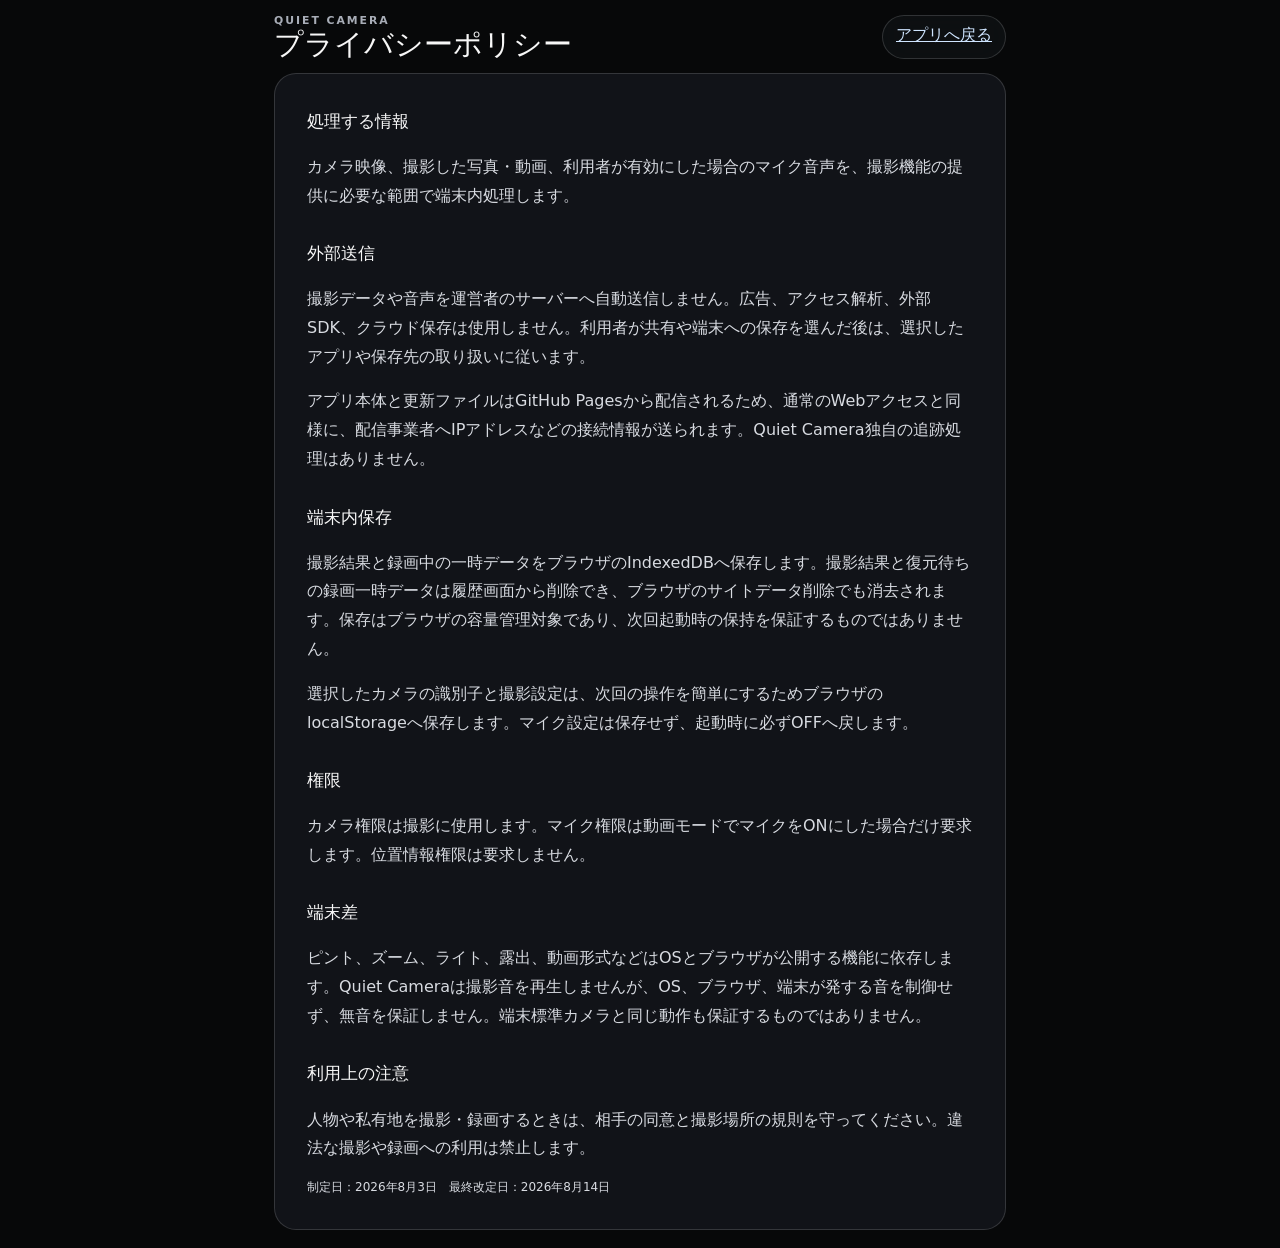
==== privacy.html @ b5c38b23 "Improve camera permission recovery guidance" ====
<!doctype html>
<html lang="ja">
<head>
  <meta charset="utf-8">
  <meta name="viewport" content="width=device-width, initial-scale=1">
  <meta name="theme-color" content="#0b0d10">
  <meta name="referrer" content="no-referrer">
  <meta http-equiv="Content-Security-Policy" content="default-src 'self'; script-src 'none'; style-src 'self'; img-src 'self' data:; connect-src 'self'; object-src 'none'; base-uri 'none'; form-action 'none'">
  <title>プライバシーポリシー | Quiet Camera</title>
  <link rel="stylesheet" href="./styles.css?v=20260815.4">
</head>
<body>
  <main class="app privacy-page">
    <header class="app-header"><div><p class="eyebrow">QUIET CAMERA</p><h1>プライバシーポリシー</h1></div><a class="text-button" href="./">アプリへ戻る</a></header>
    <section class="policy-card">
      <h2>処理する情報</h2>
      <p>カメラ映像、撮影した写真・動画、利用者が有効にした場合のマイク音声を、撮影機能の提供に必要な範囲で端末内処理します。</p>
      <h2>外部送信</h2>
      <p>撮影データや音声を運営者のサーバーへ自動送信しません。広告、アクセス解析、外部SDK、クラウド保存は使用しません。利用者が共有や端末への保存を選んだ後は、選択したアプリや保存先の取り扱いに従います。</p>
      <p>アプリ本体と更新ファイルはGitHub Pagesから配信されるため、通常のWebアクセスと同様に、配信事業者へIPアドレスなどの接続情報が送られます。Quiet Camera独自の追跡処理はありません。</p>
      <h2>端末内保存</h2>
      <p>撮影結果と録画中の一時データをブラウザのIndexedDBへ保存します。撮影結果と復元待ちの録画一時データは履歴画面から削除でき、ブラウザのサイトデータ削除でも消去されます。保存はブラウザの容量管理対象であり、次回起動時の保持を保証するものではありません。</p>
      <p>選択したカメラの識別子と撮影設定は、次回の操作を簡単にするためブラウザのlocalStorageへ保存します。マイク設定は保存せず、起動時に必ずOFFへ戻します。</p>
      <h2>権限</h2>
      <p>カメラ権限は撮影に使用します。マイク権限は動画モードでマイクをONにした場合だけ要求します。位置情報権限は要求しません。</p>
      <h2>端末差</h2>
      <p>ピント、ズーム、ライト、露出、動画形式などはOSとブラウザが公開する機能に依存します。Quiet Cameraは撮影音を再生しませんが、OS、ブラウザ、端末が発する音を制御せず、無音を保証しません。端末標準カメラと同じ動作も保証するものではありません。</p>
      <h2>利用上の注意</h2>
      <p>人物や私有地を撮影・録画するときは、相手の同意と撮影場所の規則を守ってください。違法な撮影や録画への利用は禁止します。</p>
      <p class="review-meta">制定日：2026年8月3日　最終改定日：2026年8月14日</p>
    </section>
  </main>
</body>
</html>
---- styles.css ----
:root {
  color-scheme: dark;
  font-family: Inter, ui-sans-serif, system-ui, -apple-system, BlinkMacSystemFont, "Segoe UI", sans-serif;
  background: #070809;
  color: #f7f7f7;
  font-synthesis: none;
  --panel: rgba(15, 17, 20, 0.84);
  --border: rgba(255, 255, 255, 0.15);
  --muted: #a8adb7;
  --danger: #ff4d5e;
  --record: #ff3048;
  --focus: #ffd84a;
  --fallback: #70b7ff;
}

* { box-sizing: border-box; }
html, body { margin: 0; min-height: 100%; background: #070809; }
body { min-height: 100dvh; overscroll-behavior: none; }
button, select, input { font: inherit; }
button { border: 0; color: inherit; -webkit-tap-highlight-color: transparent; }
button:focus-visible, select:focus-visible, input:focus-visible, a:focus-visible { outline: 3px solid #fff; outline-offset: 3px; }
button:disabled, select:disabled, input:disabled { cursor: not-allowed; opacity: .55; }
a { color: #cfe5ff; }
[hidden] { display: none !important; }
.sr-only { position:absolute !important; width:1px !important; height:1px !important; padding:0 !important; margin:-1px !important; overflow:hidden !important; clip:rect(0,0,0,0) !important; white-space:nowrap !important; border:0 !important; }

.app { width: min(100%, 760px); min-height: 100dvh; margin: 0 auto; padding: max(14px, env(safe-area-inset-top)) max(14px, env(safe-area-inset-right)) max(18px, env(safe-area-inset-bottom)) max(14px, env(safe-area-inset-left)); display: flex; flex-direction: column; gap: 12px; }
.app-header, .header-actions { display: flex; align-items: center; justify-content: space-between; gap: 8px; }
.eyebrow { margin: 0 0 2px; color: var(--muted); font-size: .68rem; font-weight: 700; letter-spacing: .18em; }
h1 { margin: 0; font-size: clamp(1.35rem, 5vw, 1.8rem); line-height: 1.1; }
.text-button, .setting-button, .icon-button, .round-text-button, .close-button { background: var(--panel); border: 1px solid var(--border); backdrop-filter: blur(16px); }
.text-button { min-height:44px; padding: 9px 13px; border-radius: 999px; font-weight: 700; }
.update-button { border-color: rgba(112, 183, 255, .7); color: #d9edff; }
.mode-control-row { width:min(100%,380px); margin:0 auto; display:flex; align-items:center; justify-content:center; gap:8px; }
.mode-switcher { flex:1 1 200px; max-width:240px; min-width:0; padding:4px; display:grid; grid-template-columns:1fr 1fr; border:1px solid var(--border); border-radius:999px; background:#121419; }
.mode-button { min-height:44px; border-radius: 999px; background: transparent; color: var(--muted); font-weight: 800; }
.mode-button.active { background: #fff; color: #050607; }
.microphone-status { flex:0 0 auto; min-width:106px; min-height:44px; padding:0 12px; display:flex; align-items:center; justify-content:center; gap:6px; border:1px solid currentColor; border-radius:999px; font-size:.75rem; font-weight:800; }
.microphone-status strong { font-size:.82rem; letter-spacing:.04em; }
.microphone-status.microphone-off { background:rgba(255,167,38,.15); color:#ffd08a; }
.microphone-status.microphone-on { background:rgba(62,207,126,.14); color:#9cf0bd; }

.camera-stage { position: relative; width: 100%; max-height: 67dvh; overflow: hidden; touch-action: pan-y; background: radial-gradient(circle at 50% 30%, #262a31 0, #0d0f12 45%, #050607 100%); border: 1px solid var(--border); border-radius: 24px; box-shadow: 0 18px 50px rgba(0,0,0,.45); isolation: isolate; }
.camera-stage.ratio-4-3 { aspect-ratio: 3 / 4; }
.camera-stage.ratio-1-1 { aspect-ratio: 1; }
.camera-stage.ratio-16-9 { aspect-ratio: 9 / 16; }
.camera-stage video { width: 100%; height: 100%; display: block; object-fit: cover; background: #000; }
.camera-stage video.mirrored { transform: scaleX(-1); }
.camera-top-controls { position: absolute; z-index: 4; top: 12px; left: 12px; right: 12px; display: flex; align-items: center; justify-content: space-between; gap: 7px; }
.icon-button, .setting-button { min-width:44px; height:44px; border-radius:999px; display:grid; place-items:center; font-size:.76rem; font-weight:800; }
.icon-button[aria-pressed="true"] { background: #fff; color: #050607; }
.icon-button svg { width: 20px; height: 20px; fill: none; stroke: currentColor; stroke-width: 1.8; stroke-linecap: round; stroke-linejoin: round; }
.status-bar { position: absolute; z-index: 4; left: 14px; right: 14px; bottom: 12px; display: flex; justify-content: space-between; color: rgba(255,255,255,.86); font-size: .73rem; font-weight: 700; text-shadow: 0 1px 8px #000; }
.permission-panel { position: absolute; z-index: 8; inset: 0; padding: 28px; display: grid; align-content: center; justify-items: center; text-align: center; background: rgba(4,5,6,.82); backdrop-filter: blur(12px); }
.permission-title { margin: 0 0 8px; font-size: 1.3rem; font-weight: 800; }
.permission-copy { max-width: 360px; margin: 0 0 20px; color: #d0d4db; line-height: 1.65; }
.primary-button, .secondary-button, .danger-button { min-height: 48px; padding: 0 16px; border-radius: 14px; font-weight: 800; }
.primary-button { background: #fff; color: #050607; }
.secondary-button { background: #24272d; border: 1px solid var(--border); }
.danger-button { background: rgba(255,77,94,.13); border: 1px solid rgba(255,77,94,.48); color: #ff9aa5; }
.compact-button { min-height:44px; padding:0 12px; font-size:.78rem; }

.grid-overlay { position: absolute; z-index: 2; inset: 0; pointer-events: none; }
.grid-overlay span { position: absolute; background: rgba(255,255,255,.48); box-shadow: 0 0 1px rgba(0,0,0,.6); }
.grid-overlay span:nth-child(1), .grid-overlay span:nth-child(2) { top: 0; bottom: 0; width: 1px; }
.grid-overlay span:nth-child(1) { left: 33.333%; }
.grid-overlay span:nth-child(2) { left: 66.666%; }
.grid-overlay span:nth-child(3), .grid-overlay span:nth-child(4) { left: 0; right: 0; height: 1px; }
.grid-overlay span:nth-child(3) { top: 33.333%; }
.grid-overlay span:nth-child(4) { top: 66.666%; }
.focus-ring { position: absolute; z-index: 5; width: 68px; height: 68px; transform: translate(-50%,-50%) scale(1.18); border: 2px solid var(--focus); border-radius: 10px; box-shadow: 0 0 0 1px rgba(0,0,0,.45), inset 0 0 0 1px rgba(0,0,0,.25); opacity: 0; pointer-events: none; }
.focus-ring.visible { animation: focus-pop 900ms ease forwards; }
.focus-ring.failed { border-color: #ff7a86; }
.focus-ring.fallback { border-color: var(--fallback); border-style: dashed; }
@keyframes focus-pop { 0% { opacity:0; transform:translate(-50%,-50%) scale(1.3); } 18%,70% { opacity:1; transform:translate(-50%,-50%) scale(1); } 100% { opacity:0; transform:translate(-50%,-50%) scale(.96); } }
.flash-overlay { position:absolute; z-index:6; inset:0; pointer-events:none; background:#fff; opacity:0; }
.flash-overlay.active { animation: flash 180ms ease-out; }
@keyframes flash { 0% {opacity:0} 35% {opacity:.85} 100% {opacity:0} }
.countdown { position:absolute; z-index:7; inset:0; display:grid; place-items:center; pointer-events:none; font-size:clamp(5rem,28vw,10rem); font-weight:900; text-shadow:0 4px 30px #000; }
.recording-badge { position:absolute; z-index:6; top:64px; left:50%; min-height:34px; padding:7px 12px; transform:translateX(-50%); display:flex; align-items:center; gap:7px; border:1px solid rgba(255,255,255,.2); border-radius:999px; background:rgba(0,0,0,.66); font-size:.72rem; font-weight:800; backdrop-filter:blur(12px); white-space:nowrap; }
.recording-metric { display:inline-flex; align-items:center; }
.recording-dot { width:9px; height:9px; border-radius:50%; background:var(--record); box-shadow:0 0 0 4px rgba(255,48,72,.15); animation:pulse 1.1s ease-in-out infinite; }
@keyframes pulse { 50% {opacity:.35} }
.zoom-control, .exposure-control { position:absolute; z-index:5; left:50%; width:min(78%,350px); padding:7px 10px; transform:translateX(-50%); display:grid; grid-template-columns:auto 1fr auto; align-items:center; gap:8px; border:1px solid var(--border); border-radius:999px; background:rgba(0,0,0,.58); backdrop-filter:blur(12px); font-size:.7rem; font-weight:800; }
.zoom-control { bottom:36px; }
.exposure-control { bottom:78px; }
.zoom-control input, .exposure-control input { width:100%; }

.settings-panel { display:grid; grid-template-columns:repeat(2,minmax(0,1fr)); gap:8px; }
.setting-field { min-width:0; padding:9px 11px; display:grid; grid-template-columns:auto minmax(0,1fr); align-items:center; gap:8px; border:1px solid var(--border); border-radius:14px; background:#111318; }
.setting-field > span, .setting-field > .setting-label { color:var(--muted); font-size:.72rem; font-weight:700; white-space:nowrap; }
.setting-field select { min-width:0; width:100%; min-height:44px; padding:7px 24px 7px 9px; border:0; border-radius:9px; background:#252830; color:#fff; font-size:.78rem; font-weight:800; }
.bottom-controls { min-height:82px; display:grid; grid-template-columns:64px 1fr 64px; align-items:center; }
.preview-button { position:relative; width:56px; height:56px; overflow:visible; padding:0; justify-self:center; border:1px solid var(--border); border-radius:14px; background:#17191d; color:var(--muted); font-size:.7rem; font-weight:800; }
.preview-button img { width:100%; height:100%; display:block; object-fit:cover; border-radius:13px; }
.video-thumbnail-mark { position:absolute; inset:0; display:grid; place-items:center; color:#fff; font-size:1.1rem; text-shadow:0 2px 8px #000; }
.gallery-count { position:absolute; top:-7px; right:-7px; min-width:22px; height:22px; padding:0 5px; display:grid; place-items:center; border:2px solid #070809; border-radius:999px; background:#fff; color:#070809; font-size:.68rem; font-weight:900; }
.shutter-button { width:76px; height:76px; padding:6px; justify-self:center; border:3px solid #fff; border-radius:50%; background:transparent; }
.shutter-button span { display:block; width:100%; height:100%; border-radius:50%; background:#fff; transition:transform 120ms ease,border-radius 160ms ease,background 160ms ease; }
.shutter-button.video span { background:var(--record); }
.shutter-button.recording span { width:62%; height:62%; margin:19%; border-radius:8px; background:var(--record); }
.shutter-button:active span { transform:scale(.88); }
.round-text-button { width:44px; height:44px; justify-self:center; border-radius:50%; font-family:Georgia,serif; font-size:1.1rem; font-weight:700; }
.camera-note { margin:-6px auto 0; max-width:560px; color:var(--muted); font-size:.73rem; line-height:1.55; text-align:center; }

.sheet-dialog { width:min(calc(100% - 24px),760px); max-height:calc(100dvh - 24px); margin:auto; padding:18px; overflow:auto; border:1px solid var(--border); border-radius:22px; background:#111318; color:#fff; box-shadow:0 24px 80px rgba(0,0,0,.65); }
.sheet-dialog::backdrop { background:rgba(0,0,0,.72); backdrop-filter:blur(5px); }
.dialog-header { display:flex; align-items:flex-start; justify-content:space-between; gap:16px; margin-bottom:14px; }
.dialog-header h2 { margin:0; font-size:1.15rem; }
.review-meta { margin:4px 0 0; color:var(--muted); font-size:.75rem; line-height:1.45; overflow-wrap:anywhere; }
.close-button { flex:0 0 auto; width:44px; height:44px; border-radius:50%; font-size:1.6rem; line-height:1; }
.review-dialog { width:min(calc(100% - 24px),1040px); overflow:hidden; }
.review-layout { min-width:0; min-height:0; display:grid; grid-template-columns:minmax(0,1.65fr) minmax(280px,.7fr); gap:18px; }
.review-viewer { min-width:0; min-height:360px; max-height:78dvh; display:grid; place-items:center; overflow:hidden; border-radius:16px; background:#000; }
.review-media { display:block; max-width:100%; max-height:78dvh; object-fit:contain; background:#000; }
#reviewVideo { width:100%; height:auto; }
.review-sidebar { min-width:0; display:flex; flex-direction:column; }
.dialog-actions { display:grid; grid-template-columns:1fr 1fr; gap:10px; margin-top:14px; }
.review-actions { margin-top:auto; grid-template-columns:1fr; }
.dialog-help { margin:12px 0 0; color:var(--muted); font-size:.75rem; line-height:1.5; text-align:center; }

.camera-permission-dialog { width:min(calc(100% - 24px),560px); }
.camera-permission-message { margin:0; color:#d8dbe1; line-height:1.65; }
.camera-permission-instructions { margin-top:16px; padding:14px; border:1px solid var(--border); border-radius:14px; background:#191c21; }
.camera-permission-instructions h3 { margin:0 0 8px; font-size:.95rem; }
.camera-permission-instructions ul { margin:0; padding-left:1.25rem; color:#d8dbe1; line-height:1.65; }
.camera-permission-instructions li + li { margin-top:8px; }
.camera-permission-actions { grid-template-columns:1fr 1fr; }
.camera-permission-actions #closeCameraPermissionButton { grid-column:1/-1; }

.gallery-dialog { width:min(calc(100% - 24px),960px); }
.gallery-header { position:sticky; top:-18px; z-index:3; padding:18px 0 10px; background:#111318; }
.gallery-toolbar { position:sticky; top:55px; z-index:2; display:flex; flex-wrap:wrap; gap:8px; padding:8px 0 14px; background:#111318; }
.recovery-notice { display:flex; flex-wrap:wrap; align-items:center; justify-content:space-between; gap:10px; margin:0 0 14px; padding:12px; border:1px solid rgba(255,190,90,.45); border-radius:14px; background:rgba(90,55,8,.28); }
.recovery-notice[hidden] { display:none; }
.recovery-notice p { margin:0; color:#ffe0a6; line-height:1.45; }
.recovery-actions { display:flex; flex-wrap:wrap; gap:8px; }
.gallery-grid { display:grid; grid-template-columns:repeat(auto-fill,minmax(150px,1fr)); gap:12px; }
.gallery-card { position:relative; min-width:0; border:1px solid var(--border); border-radius:16px; overflow:hidden; background:#17191e; }
.gallery-select { position:absolute; z-index:2; top:6px; left:6px; width:44px; height:44px; display:grid; place-items:center; border-radius:11px; background:rgba(0,0,0,.68); }
.gallery-select input { width:20px; height:20px; }
.gallery-open { width:100%; padding:0; display:block; text-align:left; background:transparent; }
.gallery-open:focus-visible { outline-offset:-4px; }
.gallery-visual { aspect-ratio:4/3; display:grid; place-items:center; overflow:hidden; background:#050607; }
.gallery-visual img { width:100%; height:100%; object-fit:cover; }
.video-placeholder { color:#fff; background:radial-gradient(circle at center,#343945,#08090b); }
.video-placeholder span { font-size:2rem; }
.video-placeholder small { margin-top:-30px; color:var(--muted); font-weight:800; letter-spacing:.12em; }
.gallery-info { padding:10px; display:grid; grid-template-columns:1fr auto; gap:3px 8px; }
.gallery-info strong { font-size:.82rem; }
.gallery-info span, .gallery-info small { color:var(--muted); font-size:.68rem; }
.gallery-info small { grid-column:1/-1; }
.gallery-empty { padding:48px 16px; color:var(--muted); text-align:center; }
.info-dialog ul { padding-left:1.25rem; color:#d8dbe1; line-height:1.75; }
.warning { margin:16px 0 0; padding:14px; border:1px solid rgba(255,255,255,.18); border-radius:14px; background:#1d2026; line-height:1.65; font-weight:700; }
.privacy-link { text-align:center; }
.toast { position:fixed; z-index:20; left:50%; bottom:max(24px,env(safe-area-inset-bottom)); max-width:calc(100% - 32px); padding:11px 16px; transform:translate(-50%,20px); border:1px solid var(--border); border-radius:999px; background:rgba(20,22,26,.96); color:#fff; box-shadow:0 10px 35px rgba(0,0,0,.45); opacity:0; pointer-events:none; transition:opacity 180ms ease,transform 180ms ease; font-size:.82rem; font-weight:700; text-align:center; }
.toast.visible { opacity:1; transform:translate(-50%,0); }

@media (min-width:700px) and (min-height:800px) {
  .camera-stage.ratio-4-3 { aspect-ratio:4/3; }
  .camera-stage.ratio-16-9 { aspect-ratio:16/9; }
  .settings-panel { grid-template-columns:repeat(3,minmax(0,1fr)); }
}

@media (max-width:699px) {
  .sheet-dialog { width:100%; max-width:none; max-height:94dvh; margin:auto 0 0; padding:14px max(14px,env(safe-area-inset-right)) max(14px,env(safe-area-inset-bottom)) max(14px,env(safe-area-inset-left)); border-radius:22px 22px 0 0; }
  .review-dialog { overflow:auto; }
  .review-layout { display:flex; flex-direction:column; gap:12px; }
  .review-viewer { min-height:0; height:auto; max-height:48dvh; border-radius:14px; }
  .review-media { width:100%; height:auto; max-height:48dvh; object-fit:contain; }
  #reviewVideo { width:100%; max-width:100%; max-height:48dvh; }
  .review-sidebar { min-height:0; }
  .review-sidebar .dialog-header { margin-bottom:6px; }
  .review-actions { grid-template-columns:1fr 1fr; margin-top:8px; position:sticky; bottom:0; padding-top:8px; background:#111318; }
  .review-actions .danger-button { grid-column:1/-1; }
  .gallery-dialog { overflow:auto; }
  .gallery-header { top:-14px; padding-top:14px; }
  .gallery-toolbar { top:51px; }
  .gallery-grid { grid-template-columns:repeat(2,minmax(0,1fr)); gap:9px; }
}

@media (max-width:420px) {
  .camera-top-controls { gap:0; }
  .icon-button, .setting-button { min-width:44px; height:44px; }
  .setting-field { grid-template-columns:1fr; gap:4px; }
  .recording-badge { top:58px; max-width:calc(100% - 24px); overflow:hidden; }
  .gallery-toolbar { display:grid; grid-template-columns:1fr 1fr; }
  .gallery-toolbar .danger-button { grid-column:1/-1; }
}

@media (max-height:700px) {
  .app { gap:7px; }
  .app-header { display:none; }
  .camera-stage { max-height:67dvh; }
  .bottom-controls { min-height:66px; }
  .shutter-button { width:64px; height:64px; }
  .camera-note { display:none; }
  .settings-panel { display:none; }
  .mode-switcher { width:200px; }
}

@media (orientation:portrait) and (max-height:700px) {
  /* Keep the selected capture ratio when max-height constrains short phones. */
  .camera-stage.ratio-4-3 { width:min(100%,50.25dvh); }
  .camera-stage.ratio-1-1 { width:min(100%,67dvh); }
  .camera-stage.ratio-16-9 { width:min(100%,37.6875dvh); }
}

@media (orientation:landscape) and (max-height:700px) {
  .camera-stage {
    align-self:center;
    max-height:56dvh;
  }
  .camera-stage.ratio-4-3 { width:min(100%,74.6667dvh); aspect-ratio:4/3; }
  .camera-stage.ratio-1-1 { width:min(100%,56dvh); aspect-ratio:1; }
  .camera-stage.ratio-16-9 { width:min(100%,99.5556dvh); aspect-ratio:16/9; }
  .camera-top-controls { flex-wrap:wrap; justify-content:center; }
}

@keyframes focus-fade { 0%,100% { opacity:0; transform:translate(-50%,-50%); } 18%,70% { opacity:1; transform:translate(-50%,-50%); } }
@keyframes flash-reduced { 0%,100% { opacity:0; } 35% { opacity:.35; } }
@media (prefers-reduced-motion:reduce) {
  *, *::before, *::after { scroll-behavior:auto !important; animation-duration:.001ms !important; animation-iteration-count:1 !important; transition-duration:.001ms !important; }
  .focus-ring.visible { animation:focus-fade 900ms linear forwards !important; }
  .flash-overlay.active { animation:flash-reduced 180ms linear !important; }
  .recording-dot { animation:none !important; }
}

.privacy-page { max-width:820px; }
.policy-card { padding:clamp(18px,4vw,32px); border:1px solid var(--border); border-radius:22px; background:#111318; line-height:1.8; }
.policy-card h2 { margin:1.6em 0 .35em; font-size:1.08rem; }
.policy-card h2:first-child { margin-top:0; }
.policy-card p { color:#d8dbe1; }
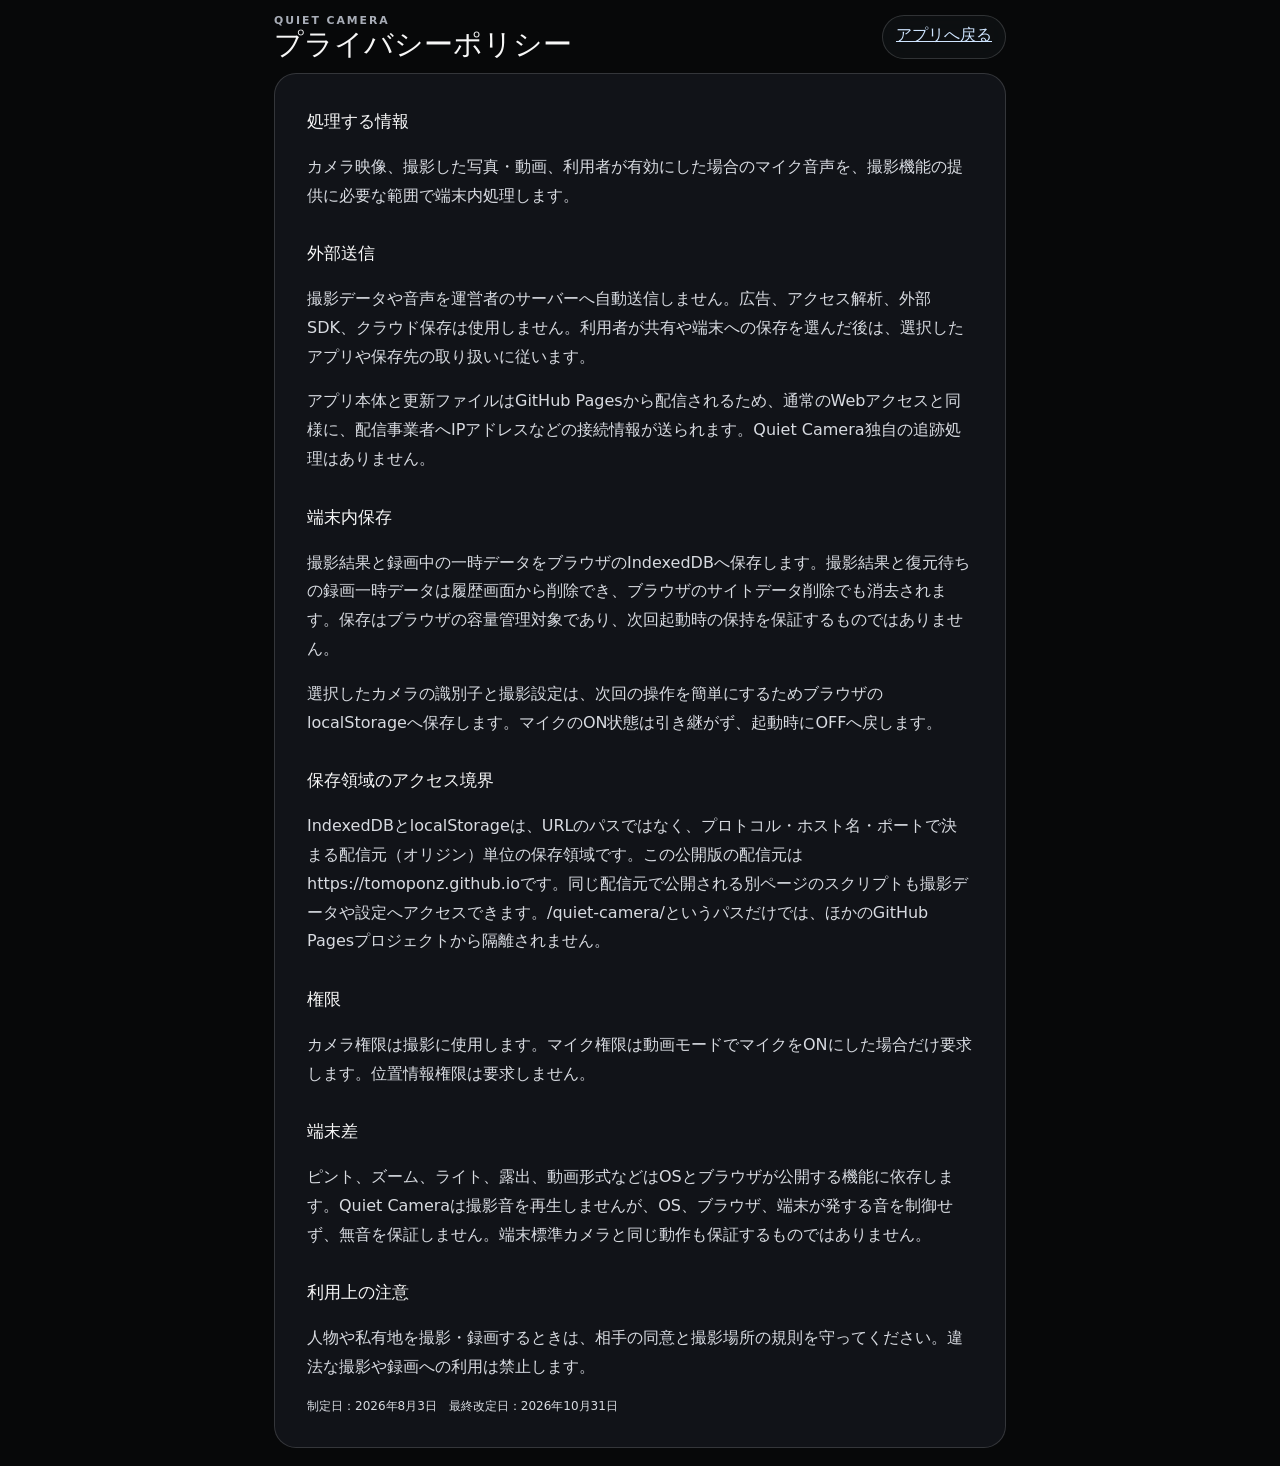
==== commit be73aa5b: "Fix media acquisition races and resilient gallery loading" ====
--- a/privacy.html
+++ b/privacy.html
@@ -6,8 +6,11 @@
   <meta name="theme-color" content="#0b0d10">
   <meta name="referrer" content="no-referrer">
   <meta http-equiv="Content-Security-Policy" content="default-src 'self'; script-src 'none'; style-src 'self'; img-src 'self' data:; connect-src 'self'; object-src 'none'; base-uri 'none'; form-action 'none'">
-  <title>プライバシーポリシー | Quiet Camera</title>
-  <link rel="stylesheet" href="./styles.css?v=20260815.4">
+  <meta name="description" content="Quiet Cameraの撮影データ、端末内保存、カメラ・マイク権限、外部送信に関するプライバシーポリシーです。">
+  <meta name="robots" content="index,follow">
+  <link rel="canonical" href="https://tomoponz.github.io/quiet-camera/privacy.html">
+  <title>プライバシーポリシー｜Quiet Camera</title>
+  <link rel="stylesheet" href="./assets/css/styles.css?v=20261031.2">
 </head>
 <body>
   <main class="app privacy-page">
@@ -20,14 +23,16 @@
       <p>アプリ本体と更新ファイルはGitHub Pagesから配信されるため、通常のWebアクセスと同様に、配信事業者へIPアドレスなどの接続情報が送られます。Quiet Camera独自の追跡処理はありません。</p>
       <h2>端末内保存</h2>
       <p>撮影結果と録画中の一時データをブラウザのIndexedDBへ保存します。撮影結果と復元待ちの録画一時データは履歴画面から削除でき、ブラウザのサイトデータ削除でも消去されます。保存はブラウザの容量管理対象であり、次回起動時の保持を保証するものではありません。</p>
-      <p>選択したカメラの識別子と撮影設定は、次回の操作を簡単にするためブラウザのlocalStorageへ保存します。マイク設定は保存せず、起動時に必ずOFFへ戻します。</p>
+      <p>選択したカメラの識別子と撮影設定は、次回の操作を簡単にするためブラウザのlocalStorageへ保存します。マイクのON状態は引き継がず、起動時にOFFへ戻します。</p>
+      <h2>保存領域のアクセス境界</h2>
+      <p>IndexedDBとlocalStorageは、URLのパスではなく、プロトコル・ホスト名・ポートで決まる配信元（オリジン）単位の保存領域です。この公開版の配信元はhttps://tomoponz.github.ioです。同じ配信元で公開される別ページのスクリプトも撮影データや設定へアクセスできます。/quiet-camera/というパスだけでは、ほかのGitHub Pagesプロジェクトから隔離されません。</p>
       <h2>権限</h2>
       <p>カメラ権限は撮影に使用します。マイク権限は動画モードでマイクをONにした場合だけ要求します。位置情報権限は要求しません。</p>
       <h2>端末差</h2>
       <p>ピント、ズーム、ライト、露出、動画形式などはOSとブラウザが公開する機能に依存します。Quiet Cameraは撮影音を再生しませんが、OS、ブラウザ、端末が発する音を制御せず、無音を保証しません。端末標準カメラと同じ動作も保証するものではありません。</p>
       <h2>利用上の注意</h2>
       <p>人物や私有地を撮影・録画するときは、相手の同意と撮影場所の規則を守ってください。違法な撮影や録画への利用は禁止します。</p>
-      <p class="review-meta">制定日：2026年8月3日　最終改定日：2026年8月14日</p>
+      <p class="review-meta">制定日：2026年8月3日　最終改定日：2026年10月31日</p>
     </section>
   </main>
 </body>
--- a/assets/css/styles.css
+++ b/assets/css/styles.css
@@ -0,0 +1,268 @@
+:root {
+  color-scheme: dark;
+  font-family: Inter, ui-sans-serif, system-ui, -apple-system, BlinkMacSystemFont, "Segoe UI", sans-serif;
+  background: #070809;
+  color: #f7f7f7;
+  font-synthesis: none;
+  --panel: rgba(15, 17, 20, 0.84);
+  --border: rgba(255, 255, 255, 0.15);
+  --muted: #a8adb7;
+  --danger: #ff4d5e;
+  --record: #ff3048;
+  --focus: #ffd84a;
+  --fallback: #70b7ff;
+}
+
+* { box-sizing: border-box; }
+html, body { margin: 0; min-height: 100%; background: #070809; }
+body { min-height: 100dvh; overscroll-behavior: none; }
+button, select, input { font: inherit; }
+button { border: 0; color: inherit; -webkit-tap-highlight-color: transparent; }
+button:focus-visible, select:focus-visible, input:focus-visible, a:focus-visible { outline: 3px solid #fff; outline-offset: 3px; }
+button:disabled, select:disabled, input:disabled { cursor: not-allowed; opacity: .55; }
+a { color: #cfe5ff; }
+[hidden] { display: none !important; }
+.sr-only { position:absolute !important; width:1px !important; height:1px !important; padding:0 !important; margin:-1px !important; overflow:hidden !important; clip:rect(0,0,0,0) !important; white-space:nowrap !important; border:0 !important; }
+
+.app { width: min(100%, 760px); min-height: 100dvh; margin: 0 auto; padding: max(14px, env(safe-area-inset-top)) max(14px, env(safe-area-inset-right)) max(18px, env(safe-area-inset-bottom)) max(14px, env(safe-area-inset-left)); display: flex; flex-direction: column; gap: 12px; }
+.app-header, .header-actions { display: flex; align-items: center; justify-content: space-between; gap: 8px; }
+.eyebrow { margin: 0 0 2px; color: var(--muted); font-size: .68rem; font-weight: 700; letter-spacing: .18em; }
+h1 { margin: 0; font-size: clamp(1.35rem, 5vw, 1.8rem); line-height: 1.1; }
+.text-button, .setting-button, .icon-button, .round-text-button, .close-button { background: var(--panel); border: 1px solid var(--border); backdrop-filter: blur(16px); }
+.text-button { min-height:44px; padding: 9px 13px; border-radius: 999px; font-weight: 700; }
+.update-button { border-color: rgba(112, 183, 255, .7); color: #d9edff; }
+.mode-control-row { width:min(100%,468px); margin:0 auto; display:grid; grid-template-columns:106px minmax(0,240px) 106px; align-items:center; justify-content:center; gap:8px; }
+.mode-switcher { grid-column:2; position:relative; isolation:isolate; width:100%; min-width:0; padding:4px; display:grid; grid-template-columns:minmax(0,1fr) minmax(0,1fr); border:1px solid var(--border); border-radius:999px; background:#121419; }
+.mode-switcher::before { content:""; position:absolute; z-index:0; top:4px; bottom:4px; left:4px; width:calc((100% - 8px)/2); border-radius:999px; background:#fff; transform:translateX(0); transition:transform 180ms ease; pointer-events:none; }
+.mode-switcher[data-mode="video"]::before { transform:translateX(100%); }
+.mode-button { position:relative; z-index:1; min-width:0; min-height:44px; padding:4px 6px; border-radius:999px; background:transparent; color:var(--muted); font-weight:800; line-height:1.1; overflow-wrap:anywhere; }
+.mode-button.active { color:#050607; }
+.microphone-status { grid-column:3; min-width:106px; min-height:44px; max-height:54px; padding:0 6px; display:flex; flex-wrap:wrap; align-items:center; align-content:center; justify-content:center; gap:0 4px; border:1px solid currentColor; border-radius:999px; font-size:.65rem; line-height:1.1; font-weight:800; }
+.microphone-status span, .microphone-status strong { white-space:nowrap; }
+.microphone-status strong { font-size:.7rem; line-height:1.1; letter-spacing:.04em; }
+.microphone-status.microphone-off { background:rgba(255,167,38,.15); color:#ffd08a; }
+.microphone-status.microphone-on { background:rgba(62,207,126,.14); color:#9cf0bd; }
+
+.camera-stage { position: relative; width: 100%; max-height: 67dvh; overflow: hidden; touch-action: pan-y; background: radial-gradient(circle at 50% 30%, #262a31 0, #0d0f12 45%, #050607 100%); border: 1px solid var(--border); border-radius: 24px; box-shadow: 0 18px 50px rgba(0,0,0,.45); isolation: isolate; }
+.camera-stage.ratio-4-3 { aspect-ratio: 3 / 4; }
+.camera-stage.ratio-1-1 { aspect-ratio: 1; }
+.camera-stage.ratio-16-9 { aspect-ratio: 9 / 16; }
+.camera-stage video { width: 100%; height: 100%; display: block; object-fit: cover; background: #000; }
+.camera-stage video.mirrored { transform: scaleX(-1); }
+.camera-top-controls { position: absolute; z-index: 4; top: 12px; left: 12px; right: 12px; display: flex; align-items: center; justify-content: space-between; gap: 7px; }
+.icon-button, .setting-button { min-width:44px; height:44px; border-radius:999px; display:grid; place-items:center; font-size:.76rem; font-weight:800; }
+.icon-button[aria-pressed="true"] { background: #fff; color: #050607; }
+.icon-button svg { width: 20px; height: 20px; fill: none; stroke: currentColor; stroke-width: 1.8; stroke-linecap: round; stroke-linejoin: round; }
+.status-bar { position: absolute; z-index: 4; left: 14px; right: 14px; bottom: 12px; display: flex; justify-content: space-between; color: rgba(255,255,255,.86); font-size: .73rem; font-weight: 700; text-shadow: 0 1px 8px #000; }
+.permission-panel { position: absolute; z-index: 8; inset: 0; padding: 28px; display: grid; align-content: center; justify-items: center; text-align: center; background: rgba(4,5,6,.82); backdrop-filter: blur(12px); }
+.permission-title { margin: 0 0 8px; font-size: 1.3rem; font-weight: 800; }
+.permission-copy { max-width: 360px; margin: 0 0 20px; color: #d0d4db; line-height: 1.65; }
+.primary-button, .secondary-button, .danger-button { min-height: 48px; padding: 0 16px; border-radius: 14px; font-weight: 800; }
+.primary-button { background: #fff; color: #050607; }
+.secondary-button { background: #24272d; border: 1px solid var(--border); }
+.danger-button { background: rgba(255,77,94,.13); border: 1px solid rgba(255,77,94,.48); color: #ff9aa5; }
+.compact-button { min-height:44px; padding:0 12px; font-size:.78rem; }
+
+.grid-overlay { position: absolute; z-index: 2; inset: 0; pointer-events: none; }
+.grid-overlay span { position: absolute; background: rgba(255,255,255,.48); box-shadow: 0 0 1px rgba(0,0,0,.6); }
+.grid-overlay span:nth-child(1), .grid-overlay span:nth-child(2) { top: 0; bottom: 0; width: 1px; }
+.grid-overlay span:nth-child(1) { left: 33.333%; }
+.grid-overlay span:nth-child(2) { left: 66.666%; }
+.grid-overlay span:nth-child(3), .grid-overlay span:nth-child(4) { left: 0; right: 0; height: 1px; }
+.grid-overlay span:nth-child(3) { top: 33.333%; }
+.grid-overlay span:nth-child(4) { top: 66.666%; }
+.focus-ring { position: absolute; z-index: 5; width: 68px; height: 68px; transform: translate(-50%,-50%) scale(1.18); border: 2px solid var(--focus); border-radius: 10px; box-shadow: 0 0 0 1px rgba(0,0,0,.45), inset 0 0 0 1px rgba(0,0,0,.25); opacity: 0; pointer-events: none; }
+.focus-ring.visible { animation: focus-pop 900ms ease forwards; }
+.focus-ring.failed { border-color: #ff7a86; }
+.focus-ring.fallback { border-color: var(--fallback); border-style: dashed; }
+@keyframes focus-pop { 0% { opacity:0; transform:translate(-50%,-50%) scale(1.3); } 18%,70% { opacity:1; transform:translate(-50%,-50%) scale(1); } 100% { opacity:0; transform:translate(-50%,-50%) scale(.96); } }
+.flash-overlay { position:absolute; z-index:6; inset:0; pointer-events:none; background:#fff; opacity:0; }
+.flash-overlay.active { animation: flash 180ms ease-out; }
+@keyframes flash { 0% {opacity:0} 35% {opacity:.85} 100% {opacity:0} }
+.countdown { position:absolute; z-index:7; inset:0; display:grid; place-items:center; pointer-events:none; font-size:clamp(5rem,28vw,10rem); font-weight:900; text-shadow:0 4px 30px #000; }
+.recording-badge { position:absolute; z-index:6; top:64px; left:50%; min-height:34px; padding:7px 12px; transform:translateX(-50%); display:flex; align-items:center; gap:7px; border:1px solid rgba(255,255,255,.2); border-radius:999px; background:rgba(0,0,0,.66); font-size:.72rem; font-weight:800; backdrop-filter:blur(12px); white-space:nowrap; }
+.recording-metric { display:inline-flex; align-items:center; }
+.recording-dot { width:9px; height:9px; border-radius:50%; background:var(--record); box-shadow:0 0 0 4px rgba(255,48,72,.15); animation:pulse 1.1s ease-in-out infinite; }
+@keyframes pulse { 50% {opacity:.35} }
+.zoom-control, .exposure-control { position:absolute; z-index:5; left:50%; width:min(78%,350px); padding:7px 10px; transform:translateX(-50%); display:grid; grid-template-columns:auto 1fr auto; align-items:center; gap:8px; border:1px solid var(--border); border-radius:999px; background:rgba(0,0,0,.58); backdrop-filter:blur(12px); font-size:.7rem; font-weight:800; }
+.zoom-control { bottom:36px; }
+.exposure-control { bottom:78px; }
+.zoom-control input, .exposure-control input { width:100%; }
+
+.settings-panel { display:grid; grid-template-columns:repeat(2,minmax(0,1fr)); gap:8px; }
+.setting-field { min-width:0; padding:9px 11px; display:grid; grid-template-columns:auto minmax(0,1fr); align-items:center; gap:8px; border:1px solid var(--border); border-radius:14px; background:#111318; }
+.setting-field > span, .setting-field > .setting-label { color:var(--muted); font-size:.72rem; font-weight:700; white-space:nowrap; }
+.setting-field select { min-width:0; width:100%; min-height:44px; padding:7px 24px 7px 9px; border:0; border-radius:9px; background:#252830; color:#fff; font-size:.78rem; font-weight:800; }
+.bottom-controls { min-height:82px; display:grid; grid-template-columns:64px 1fr 64px; align-items:center; }
+.preview-button { position:relative; width:56px; height:56px; overflow:visible; padding:0; justify-self:center; border:1px solid var(--border); border-radius:14px; background:#17191d; color:var(--muted); font-size:.7rem; font-weight:800; }
+.preview-button img { width:100%; height:100%; display:block; object-fit:cover; border-radius:13px; }
+.video-thumbnail-mark { position:absolute; inset:0; display:grid; place-items:center; color:#fff; font-size:1.1rem; text-shadow:0 2px 8px #000; }
+.gallery-count { position:absolute; top:-7px; right:-7px; min-width:22px; height:22px; padding:0 5px; display:grid; place-items:center; border:2px solid #070809; border-radius:999px; background:#fff; color:#070809; font-size:.68rem; font-weight:900; }
+.shutter-button { width:76px; height:76px; padding:6px; justify-self:center; border:3px solid #fff; border-radius:50%; background:transparent; }
+.shutter-button span { display:block; width:100%; height:100%; border-radius:50%; background:#fff; transition:transform 120ms ease,border-radius 160ms ease,background 160ms ease; }
+.shutter-button.video span { background:var(--record); }
+.shutter-button.recording span { width:62%; height:62%; margin:19%; border-radius:8px; background:var(--record); }
+.shutter-button:active span { transform:scale(.88); }
+.round-text-button { width:44px; height:44px; justify-self:center; border-radius:50%; font-family:Georgia,serif; font-size:1.1rem; font-weight:700; }
+.camera-note { margin:-6px auto 0; max-width:560px; color:var(--muted); font-size:.73rem; line-height:1.55; text-align:center; }
+.about-app { max-width:620px; margin:10px auto 0; padding:18px; border:1px solid var(--border); border-radius:18px; background:#111318; color:#d8dbe1; line-height:1.7; }
+.about-app h2 { margin:0 0 8px; color:#fff; font-size:1.05rem; }
+.about-app p { margin:8px 0; font-size:.82rem; }
+.about-meta { display:flex; flex-wrap:wrap; gap:6px 18px; margin-top:10px; color:var(--muted); font-size:.76rem; }
+.about-meta strong { color:#fff; }
+.about-links { display:flex; flex-wrap:wrap; gap:8px; }
+
+.sheet-dialog { width:min(calc(100% - 24px),760px); max-height:calc(100dvh - 24px); margin:auto; padding:18px; overflow:auto; border:1px solid var(--border); border-radius:22px; background:#111318; color:#fff; box-shadow:0 24px 80px rgba(0,0,0,.65); }
+.sheet-dialog::backdrop { background:rgba(0,0,0,.72); backdrop-filter:blur(5px); }
+.dialog-header { display:flex; align-items:flex-start; justify-content:space-between; gap:16px; margin-bottom:14px; }
+.dialog-header h2 { margin:0; font-size:1.15rem; }
+.review-meta { margin:4px 0 0; color:var(--muted); font-size:.75rem; line-height:1.45; overflow-wrap:anywhere; }
+.close-button { flex:0 0 auto; width:44px; height:44px; border-radius:50%; font-size:1.6rem; line-height:1; }
+.review-dialog { width:min(calc(100% - 24px),1040px); overflow:hidden; overscroll-behavior:contain; }
+.review-layout { min-width:0; min-height:0; display:grid; grid-template-columns:minmax(0,1.65fr) minmax(280px,.7fr); gap:18px; }
+.review-media-column { min-width:0; min-height:0; display:flex; flex-direction:column; gap:8px; }
+.review-photo-nav { display:grid; grid-template-columns:1fr 1fr; gap:8px; }
+.review-photo-nav[hidden] { display:none; }
+.review-photo-nav button { min-height:44px; padding:8px; }
+.review-photo-status { grid-column:1/-1; margin:0; color:var(--muted); font-size:.72rem; line-height:1.5; }
+.review-viewer { position:relative; touch-action:pan-y pinch-zoom; }
+.review-viewer.is-page-zoomed { touch-action:auto; }
+.video-preview-status { position:absolute; left:12px; right:12px; bottom:12px; z-index:1; margin:0; padding:8px; border-radius:8px; background:rgba(0,0,0,.8); color:#fff; font-size:.75rem; text-align:center; pointer-events:none; }
+.video-thumbnail { position:relative; }
+.video-thumbnail img { position:absolute; inset:0; }
+.video-thumbnail-placeholder { padding:12px; color:var(--muted); font-size:.72rem; text-align:center; }
+.video-thumbnail-badge { position:absolute; bottom:6px; right:6px; padding:4px 6px; border-radius:5px; background:rgba(0,0,0,.7); color:#fff; font-size:.65rem; font-weight:800; }
+.review-viewer { min-width:0; min-height:360px; max-height:78dvh; display:grid; place-items:center; overflow:hidden; border-radius:16px; background:#000; }
+.review-media { display:block; max-width:100%; max-height:78dvh; object-fit:contain; background:#000; }
+#reviewVideo { width:100%; height:auto; }
+.review-sidebar { min-width:0; display:flex; flex-direction:column; }
+.dialog-actions { display:grid; grid-template-columns:1fr 1fr; gap:10px; margin-top:14px; }
+.review-actions { margin-top:auto; grid-template-columns:1fr; }
+.dialog-help { margin:12px 0 0; color:var(--muted); font-size:.75rem; line-height:1.5; text-align:center; }
+
+.camera-permission-dialog { width:min(calc(100% - 24px),560px); }
+.camera-permission-message { margin:0; color:#d8dbe1; line-height:1.65; }
+.camera-permission-instructions { margin-top:16px; padding:14px; border:1px solid var(--border); border-radius:14px; background:#191c21; }
+.camera-permission-instructions h3 { margin:0 0 8px; font-size:.95rem; }
+.camera-permission-instructions ul { margin:0; padding-left:1.25rem; color:#d8dbe1; line-height:1.65; }
+.camera-permission-instructions li + li { margin-top:8px; }
+.camera-permission-actions { grid-template-columns:1fr 1fr; }
+.camera-permission-actions #closeCameraPermissionButton { grid-column:1/-1; }
+
+.gallery-dialog { width:min(calc(100% - 24px),960px); overscroll-behavior:contain; }
+.gallery-header { position:sticky; top:-18px; z-index:3; padding:18px 0 10px; background:#111318; }
+.gallery-toolbar { position:sticky; top:55px; z-index:2; display:flex; flex-wrap:wrap; gap:8px; padding:8px 0 14px; background:#111318; }
+.recovery-notice { display:flex; flex-wrap:wrap; align-items:center; justify-content:space-between; gap:10px; margin:0 0 14px; padding:12px; border:1px solid rgba(255,190,90,.45); border-radius:14px; background:rgba(90,55,8,.28); }
+.recovery-notice[hidden] { display:none; }
+.recovery-notice p { margin:0; color:#ffe0a6; line-height:1.45; }
+.recovery-actions { display:flex; flex-wrap:wrap; gap:8px; }
+.gallery-grid { display:grid; grid-template-columns:repeat(auto-fill,minmax(150px,1fr)); gap:12px; }
+.gallery-card { position:relative; isolation:isolate; min-width:0; border:1px solid var(--border); border-radius:16px; overflow:hidden; background:#17191e; }
+.gallery-select { position:absolute; z-index:2; top:6px; left:6px; width:44px; height:44px; display:grid; place-items:center; border-radius:11px; background:rgba(0,0,0,.68); }
+.gallery-select input { width:20px; height:20px; }
+.gallery-open { width:100%; padding:0; display:block; text-align:left; background:transparent; }
+.gallery-open:focus-visible { outline-offset:-4px; }
+.gallery-visual { aspect-ratio:4/3; display:grid; place-items:center; overflow:hidden; background:#050607; }
+.gallery-visual img { width:100%; height:100%; object-fit:cover; }
+.video-placeholder { color:#fff; background:radial-gradient(circle at center,#343945,#08090b); }
+.video-placeholder span { font-size:2rem; }
+.video-placeholder small { margin-top:-30px; color:var(--muted); font-weight:800; letter-spacing:.12em; }
+.gallery-info { padding:10px; display:grid; grid-template-columns:1fr auto; gap:3px 8px; }
+.gallery-info strong { font-size:.82rem; }
+.gallery-info span, .gallery-info small { color:var(--muted); font-size:.68rem; }
+.gallery-info small { grid-column:1/-1; }
+.gallery-empty { padding:48px 16px; color:var(--muted); text-align:center; }
+.info-dialog ul { padding-left:1.25rem; color:#d8dbe1; line-height:1.75; }
+.warning { margin:16px 0 0; padding:14px; border:1px solid rgba(255,255,255,.18); border-radius:14px; background:#1d2026; line-height:1.65; font-weight:700; }
+.privacy-link { text-align:center; }
+.toast { position:fixed; z-index:20; left:50%; bottom:max(24px,env(safe-area-inset-bottom)); max-width:calc(100% - 32px); padding:11px 16px; transform:translate(-50%,20px); border:1px solid var(--border); border-radius:999px; background:rgba(20,22,26,.96); color:#fff; box-shadow:0 10px 35px rgba(0,0,0,.45); opacity:0; pointer-events:none; transition:opacity 180ms ease,transform 180ms ease; font-size:.82rem; font-weight:700; text-align:center; }
+.toast.visible { opacity:1; transform:translate(-50%,0); }
+
+@media (min-width:700px) and (min-height:800px) {
+  .camera-stage.ratio-4-3 { aspect-ratio:4/3; }
+  .camera-stage.ratio-16-9 { aspect-ratio:16/9; }
+  .settings-panel { grid-template-columns:repeat(3,minmax(0,1fr)); }
+}
+
+@media (max-width:699px) {
+  .sheet-dialog { width:100%; max-width:none; max-height:94dvh; margin:auto 0 0; padding:14px max(14px,env(safe-area-inset-right)) max(14px,env(safe-area-inset-bottom)) max(14px,env(safe-area-inset-left)); border-radius:22px 22px 0 0; }
+  .review-dialog { overflow:auto; }
+  .review-layout { display:flex; flex-direction:column; gap:12px; }
+  .review-viewer { min-height:0; height:auto; max-height:48dvh; border-radius:14px; }
+  .review-media { width:100%; height:auto; max-height:48dvh; object-fit:contain; }
+  #reviewVideo { width:100%; max-width:100%; max-height:48dvh; }
+  .review-sidebar { min-height:0; }
+  .review-sidebar .dialog-header { margin-bottom:6px; }
+  .review-actions { grid-template-columns:1fr 1fr; margin-top:8px; position:sticky; bottom:0; padding-top:8px; background:#111318; }
+  .review-actions .danger-button { grid-column:1/-1; }
+  .gallery-dialog { overflow:auto; }
+  .gallery-header { top:-14px; padding-top:14px; }
+  .gallery-toolbar { top:51px; }
+  .gallery-grid { grid-template-columns:repeat(2,minmax(0,1fr)); gap:9px; }
+}
+
+@media (max-width:420px) {
+  .camera-top-controls { gap:0; }
+  .icon-button, .setting-button { min-width:44px; height:44px; }
+  .setting-field { grid-template-columns:1fr; gap:4px; }
+  .recording-badge { top:58px; max-width:calc(100% - 24px); overflow:hidden; }
+  .gallery-toolbar { display:grid; grid-template-columns:1fr 1fr; }
+  .gallery-toolbar .danger-button { grid-column:1/-1; }
+}
+
+@media (max-height:700px) {
+  .app { gap:7px; }
+  .app-header { display:none; }
+  .camera-stage { max-height:67dvh; }
+  .bottom-controls { min-height:66px; }
+  .shutter-button { width:64px; height:64px; }
+  .camera-note { display:none; }
+  .settings-panel { display:none; }
+  .mode-switcher { width:100%; }
+}
+
+@media (max-width:499px) {
+  /* Reserve a separate MIC row even in photo mode; the selector stays centered. */
+  .mode-control-row { width:min(100%,380px); grid-template-columns:minmax(0,1fr); grid-template-rows:minmax(54px,auto) 44px; gap:4px; }
+  .mode-switcher { grid-column:1; grid-row:1; justify-self:center; width:min(100%,240px); }
+  .microphone-status { grid-column:1; grid-row:2; justify-self:end; height:44px; max-width:100%; padding:0 12px; flex-wrap:nowrap; }
+}
+
+@media (orientation:portrait) and (max-height:700px), (orientation:portrait) and (max-width:699px) {
+  /* Use the same available width. Portrait video grows taller instead of
+     shrinking sideways; the page can scroll while capture controls stay handy. */
+  html:not(.immersive-mode) .camera-stage { max-height:none; flex:0 0 auto; }
+  .camera-stage.ratio-4-3 { width:100%; }
+  .camera-stage.ratio-1-1 { width:100%; }
+  .camera-stage.ratio-16-9 { width:100%; }
+  html:not(.immersive-mode) .bottom-controls { position:sticky; z-index:10; bottom:max(8px,env(safe-area-inset-bottom)); border-radius:18px; padding:8px; background:rgba(7,8,9,.94); }
+}
+
+html:not(.immersive-mode) .camera-stage[data-capture-mode="video"] video { object-fit:contain; }
+
+@media (orientation:landscape) and (max-height:700px) {
+  .camera-stage {
+    align-self:center;
+    max-height:56dvh;
+  }
+  .camera-stage.ratio-4-3 { width:min(100%,74.6667dvh); aspect-ratio:4/3; }
+  .camera-stage.ratio-1-1 { width:min(100%,56dvh); aspect-ratio:1; }
+  .camera-stage.ratio-16-9 { width:min(100%,99.5556dvh); aspect-ratio:16/9; }
+  .camera-top-controls { flex-wrap:wrap; justify-content:center; }
+}
+
+@keyframes focus-fade { 0%,100% { opacity:0; transform:translate(-50%,-50%); } 18%,70% { opacity:1; transform:translate(-50%,-50%); } }
+@keyframes flash-reduced { 0%,100% { opacity:0; } 35% { opacity:.35; } }
+@media (prefers-reduced-motion:reduce) {
+  .mode-switcher::before { transition:none !important; }
+  *, *::before, *::after { scroll-behavior:auto !important; animation-duration:.001ms !important; animation-iteration-count:1 !important; transition-duration:.001ms !important; }
+  .focus-ring.visible { animation:focus-fade 900ms linear forwards !important; }
+  .flash-overlay.active { animation:flash-reduced 180ms linear !important; }
+  .recording-dot { animation:none !important; }
+}
+
+.privacy-page { max-width:820px; }
+.policy-card { padding:clamp(18px,4vw,32px); border:1px solid var(--border); border-radius:22px; background:#111318; line-height:1.8; }
+.policy-card h2 { margin:1.6em 0 .35em; font-size:1.08rem; }
+.policy-card h2:first-child { margin-top:0; }
+.policy-card p { color:#d8dbe1; }
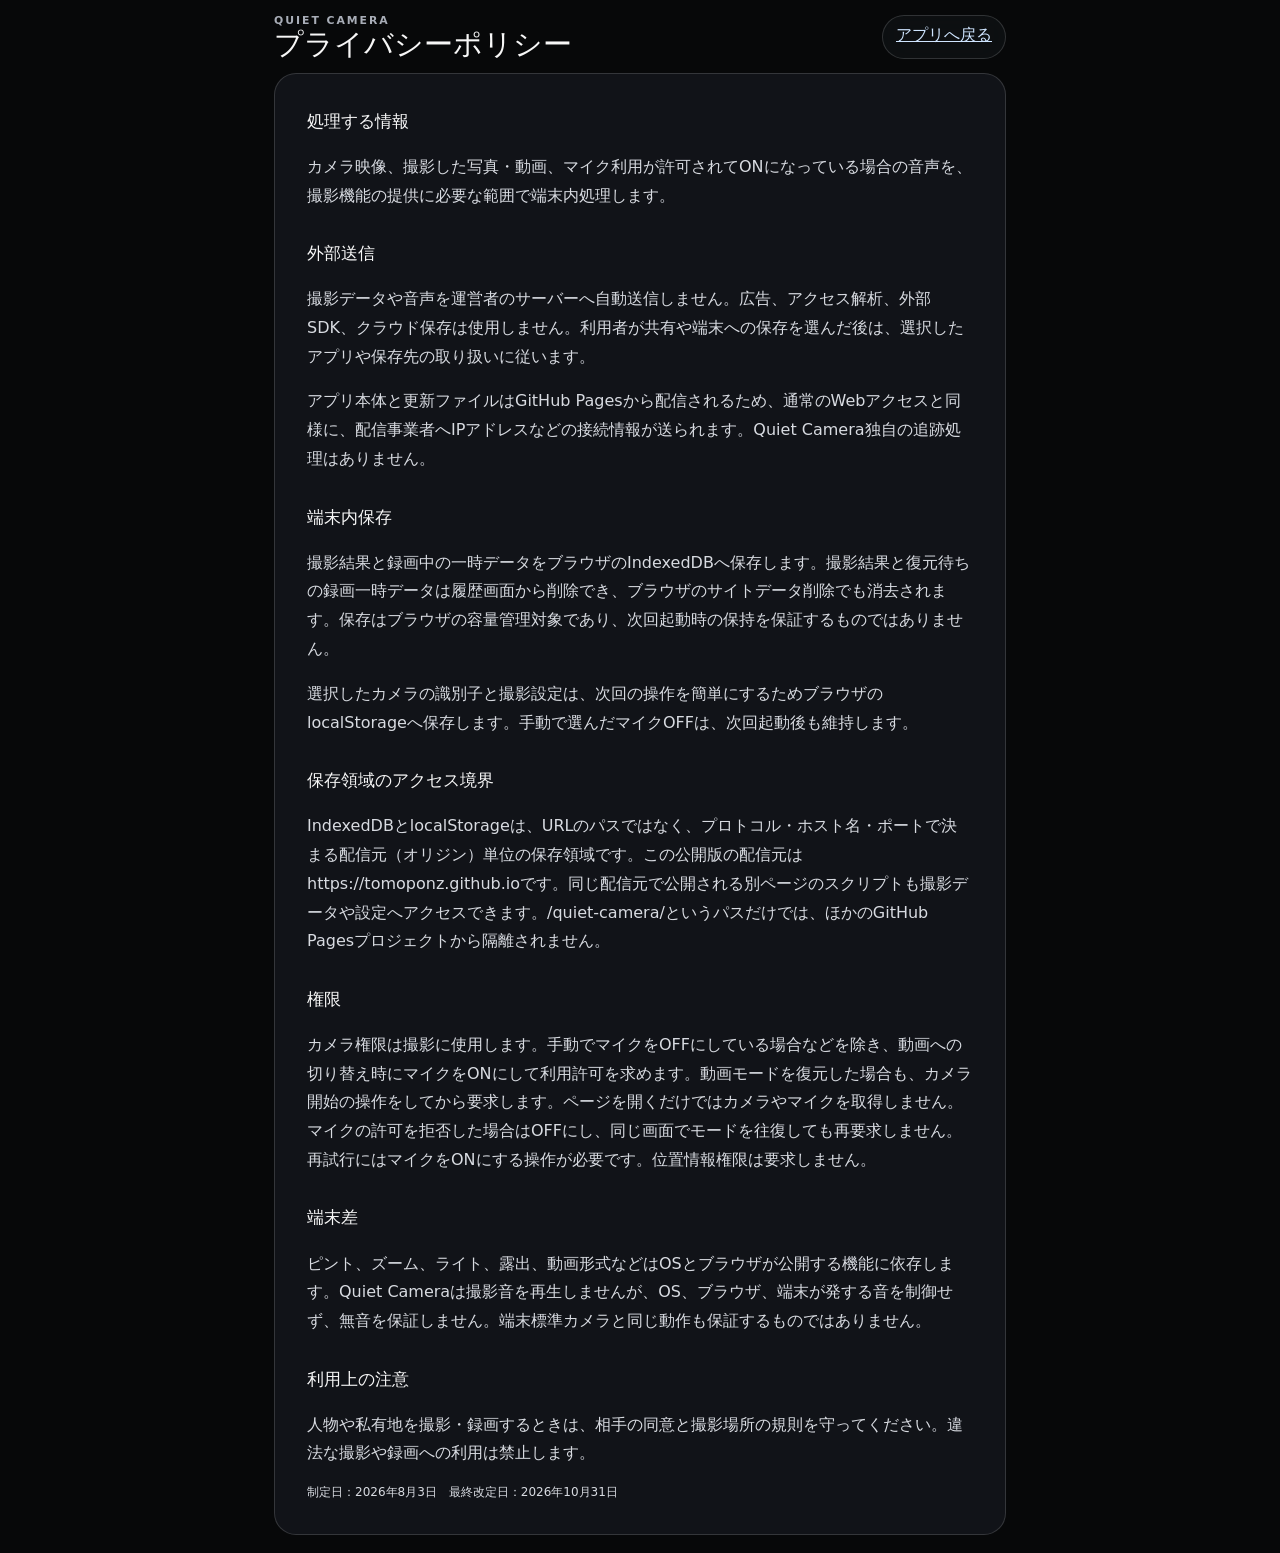
==== commit 983265ff: "Request microphone on video entry and preserve manual OFF" ====
--- a/privacy.html
+++ b/privacy.html
@@ -10,24 +10,24 @@
   <meta name="robots" content="index,follow">
   <link rel="canonical" href="https://tomoponz.github.io/quiet-camera/privacy.html">
   <title>プライバシーポリシー｜Quiet Camera</title>
-  <link rel="stylesheet" href="./assets/css/styles.css?v=20261031.2">
+  <link rel="stylesheet" href="./assets/css/styles.css?v=20261031.3">
 </head>
 <body>
   <main class="app privacy-page">
     <header class="app-header"><div><p class="eyebrow">QUIET CAMERA</p><h1>プライバシーポリシー</h1></div><a class="text-button" href="./">アプリへ戻る</a></header>
     <section class="policy-card">
       <h2>処理する情報</h2>
-      <p>カメラ映像、撮影した写真・動画、利用者が有効にした場合のマイク音声を、撮影機能の提供に必要な範囲で端末内処理します。</p>
+      <p>カメラ映像、撮影した写真・動画、マイク利用が許可されてONになっている場合の音声を、撮影機能の提供に必要な範囲で端末内処理します。</p>
       <h2>外部送信</h2>
       <p>撮影データや音声を運営者のサーバーへ自動送信しません。広告、アクセス解析、外部SDK、クラウド保存は使用しません。利用者が共有や端末への保存を選んだ後は、選択したアプリや保存先の取り扱いに従います。</p>
       <p>アプリ本体と更新ファイルはGitHub Pagesから配信されるため、通常のWebアクセスと同様に、配信事業者へIPアドレスなどの接続情報が送られます。Quiet Camera独自の追跡処理はありません。</p>
       <h2>端末内保存</h2>
       <p>撮影結果と録画中の一時データをブラウザのIndexedDBへ保存します。撮影結果と復元待ちの録画一時データは履歴画面から削除でき、ブラウザのサイトデータ削除でも消去されます。保存はブラウザの容量管理対象であり、次回起動時の保持を保証するものではありません。</p>
-      <p>選択したカメラの識別子と撮影設定は、次回の操作を簡単にするためブラウザのlocalStorageへ保存します。マイクのON状態は引き継がず、起動時にOFFへ戻します。</p>
+      <p>選択したカメラの識別子と撮影設定は、次回の操作を簡単にするためブラウザのlocalStorageへ保存します。手動で選んだマイクOFFは、次回起動後も維持します。</p>
       <h2>保存領域のアクセス境界</h2>
       <p>IndexedDBとlocalStorageは、URLのパスではなく、プロトコル・ホスト名・ポートで決まる配信元（オリジン）単位の保存領域です。この公開版の配信元はhttps://tomoponz.github.ioです。同じ配信元で公開される別ページのスクリプトも撮影データや設定へアクセスできます。/quiet-camera/というパスだけでは、ほかのGitHub Pagesプロジェクトから隔離されません。</p>
       <h2>権限</h2>
-      <p>カメラ権限は撮影に使用します。マイク権限は動画モードでマイクをONにした場合だけ要求します。位置情報権限は要求しません。</p>
+      <p>カメラ権限は撮影に使用します。手動でマイクをOFFにしている場合などを除き、動画への切り替え時にマイクをONにして利用許可を求めます。動画モードを復元した場合も、カメラ開始の操作をしてから要求します。ページを開くだけではカメラやマイクを取得しません。マイクの許可を拒否した場合はOFFにし、同じ画面でモードを往復しても再要求しません。再試行にはマイクをONにする操作が必要です。位置情報権限は要求しません。</p>
       <h2>端末差</h2>
       <p>ピント、ズーム、ライト、露出、動画形式などはOSとブラウザが公開する機能に依存します。Quiet Cameraは撮影音を再生しませんが、OS、ブラウザ、端末が発する音を制御せず、無音を保証しません。端末標準カメラと同じ動作も保証するものではありません。</p>
       <h2>利用上の注意</h2>
